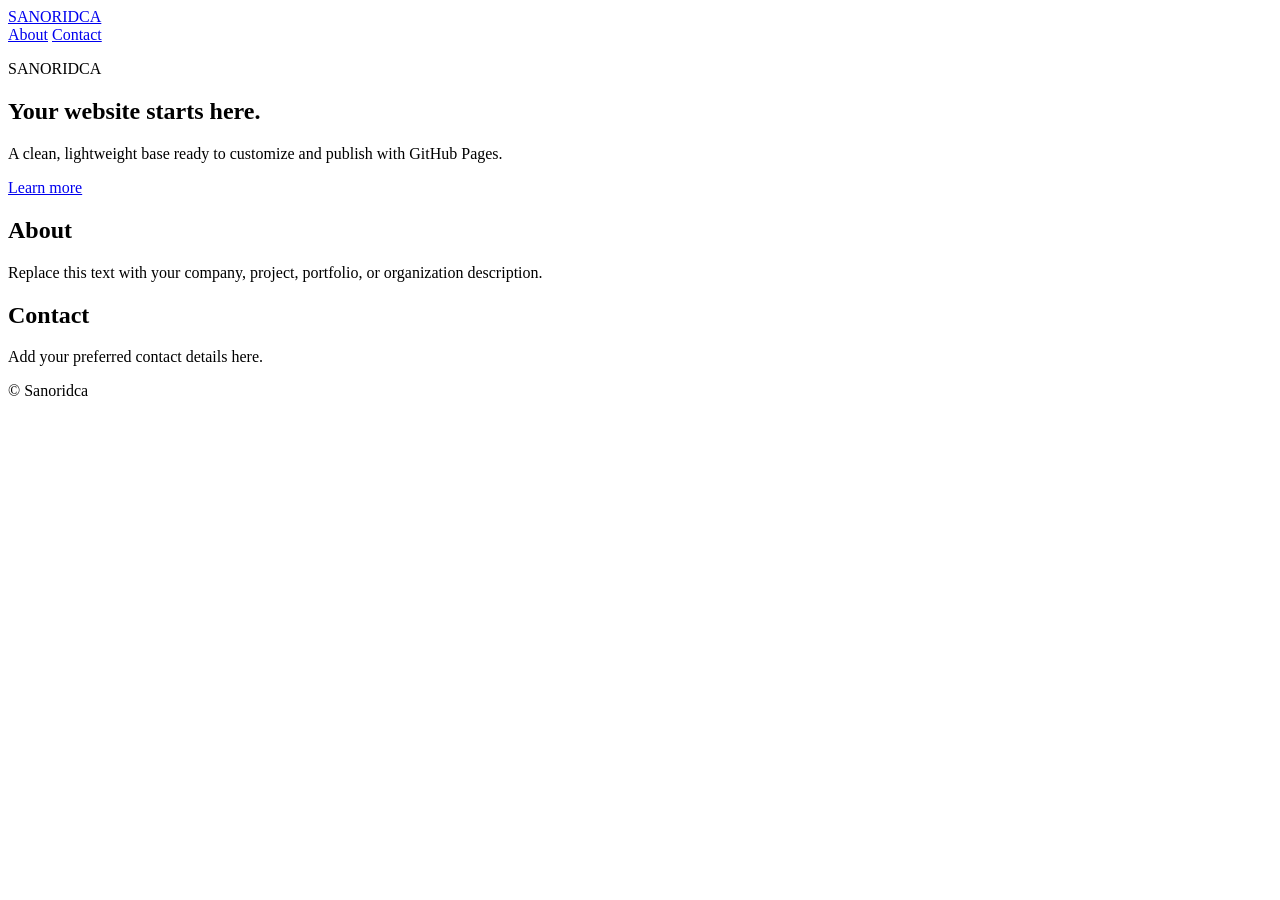
==== src/pages/index.html @ 47397297 "Add files via upload" ====
<!doctype html>
<html lang="en">
<head>
  <meta charset="utf-8">
  <meta name="viewport" content="width=device-width, initial-scale=1">
  <meta name="description" content="Sanoridca">
  <title>Sanoridca</title>
  <link rel="stylesheet" href="assets/css/style.css">
  <link rel="icon" href="assets/images/favicon.svg" type="image/svg+xml">
</head>
<body>
  <header class="site-header">
    <a class="brand" href="/">SANORIDCA</a>
    <nav aria-label="Main navigation">
      <a href="#about">About</a>
      <a href="#contact">Contact</a>
    </nav>
  </header>

  <main>
    <section class="hero">
      <p class="eyebrow">SANORIDCA</p>
      <h1>Your website starts here.</h1>
      <p class="lead">A clean, lightweight base ready to customize and publish with GitHub Pages.</p>
      <a class="button" href="#about">Learn more</a>
    </section>

    <section id="about" class="section">
      <h2>About</h2>
      <p>Replace this text with your company, project, portfolio, or organization description.</p>
    </section>

    <section id="contact" class="section">
      <h2>Contact</h2>
      <p>Add your preferred contact details here.</p>
    </section>
  </main>

  <footer>
    <span>&copy; <span id="year"></span> Sanoridca</span>
  </footer>

  <script src="assets/js/main.js"></script>
</body>
</html>
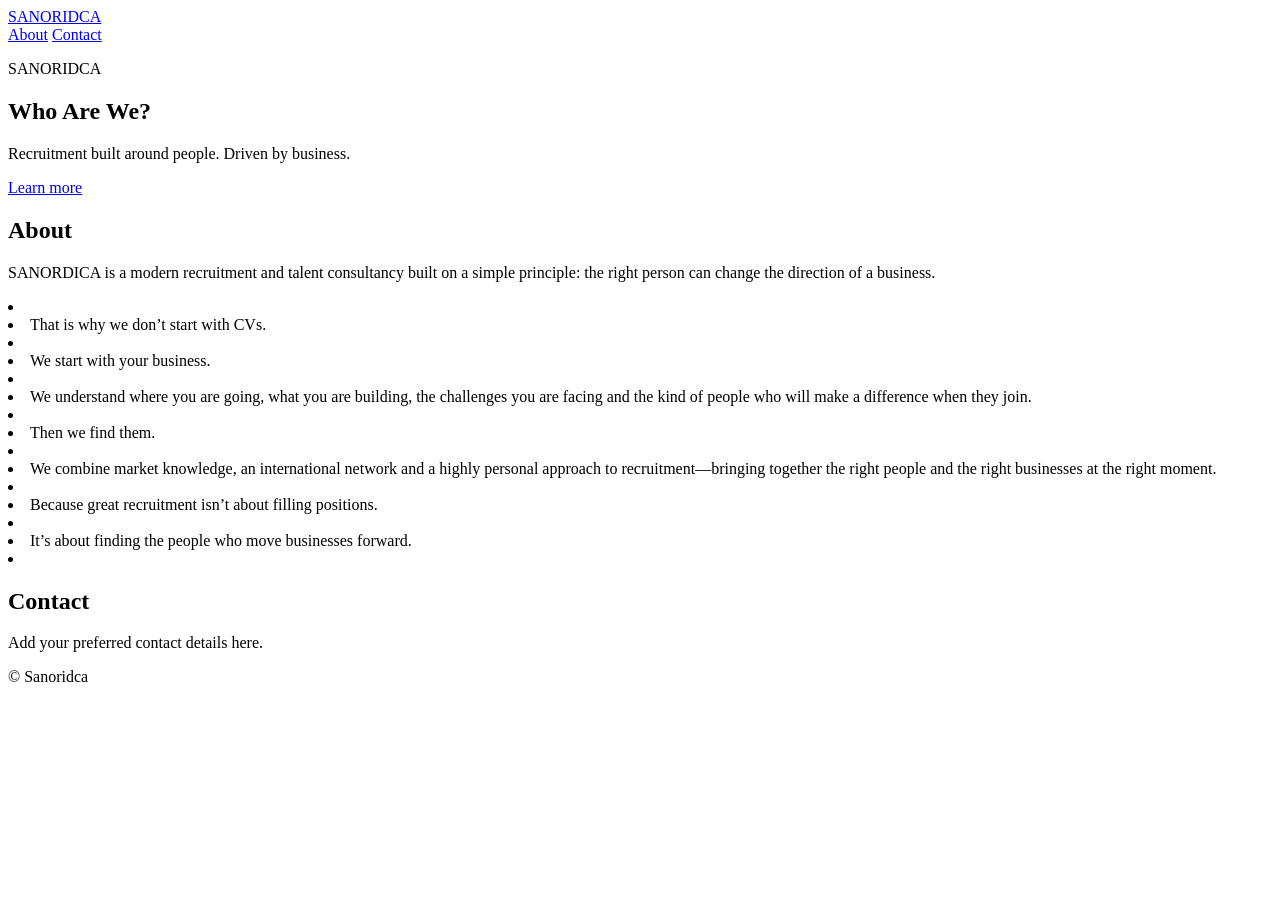
==== commit a67df841: "Revise hero and about section content Updated the hero section and about section content to reflect " ====
--- a/src/pages/index.html
+++ b/src/pages/index.html
@@ -20,14 +20,21 @@
   <main>
     <section class="hero">
       <p class="eyebrow">SANORIDCA</p>
-      <h1>Your website starts here.</h1>
-      <p class="lead">A clean, lightweight base ready to customize and publish with GitHub Pages.</p>
+      <h1>Who Are We?</h1>
+      <p class="lead">Recruitment built around people. Driven by business.</p>
       <a class="button" href="#about">Learn more</a>
     </section>
 
     <section id="about" class="section">
       <h2>About</h2>
-      <p>Replace this text with your company, project, portfolio, or organization description.</p>
+      <p>SANORDICA is a modern recruitment and talent consultancy built on a simple principle: the right person can change the direction of a business. <li> 
+        <li>That is why we don’t start with CVs. <li> 
+        <li>We start with your business. <li> 
+        <li>We understand where you are going, what you are building, the challenges you are facing and the kind of people who will make a difference when they join.<li> 
+        <li>Then we find them. <li> 
+        <li>We combine market knowledge, an international network and a highly personal approach to recruitment—bringing together the right people and the right businesses at the right moment.<li> 
+        <li>Because great recruitment isn’t about filling positions.<li> 
+        <li> It’s about finding the people who move businesses forward.<li> </p>
     </section>
 
     <section id="contact" class="section">
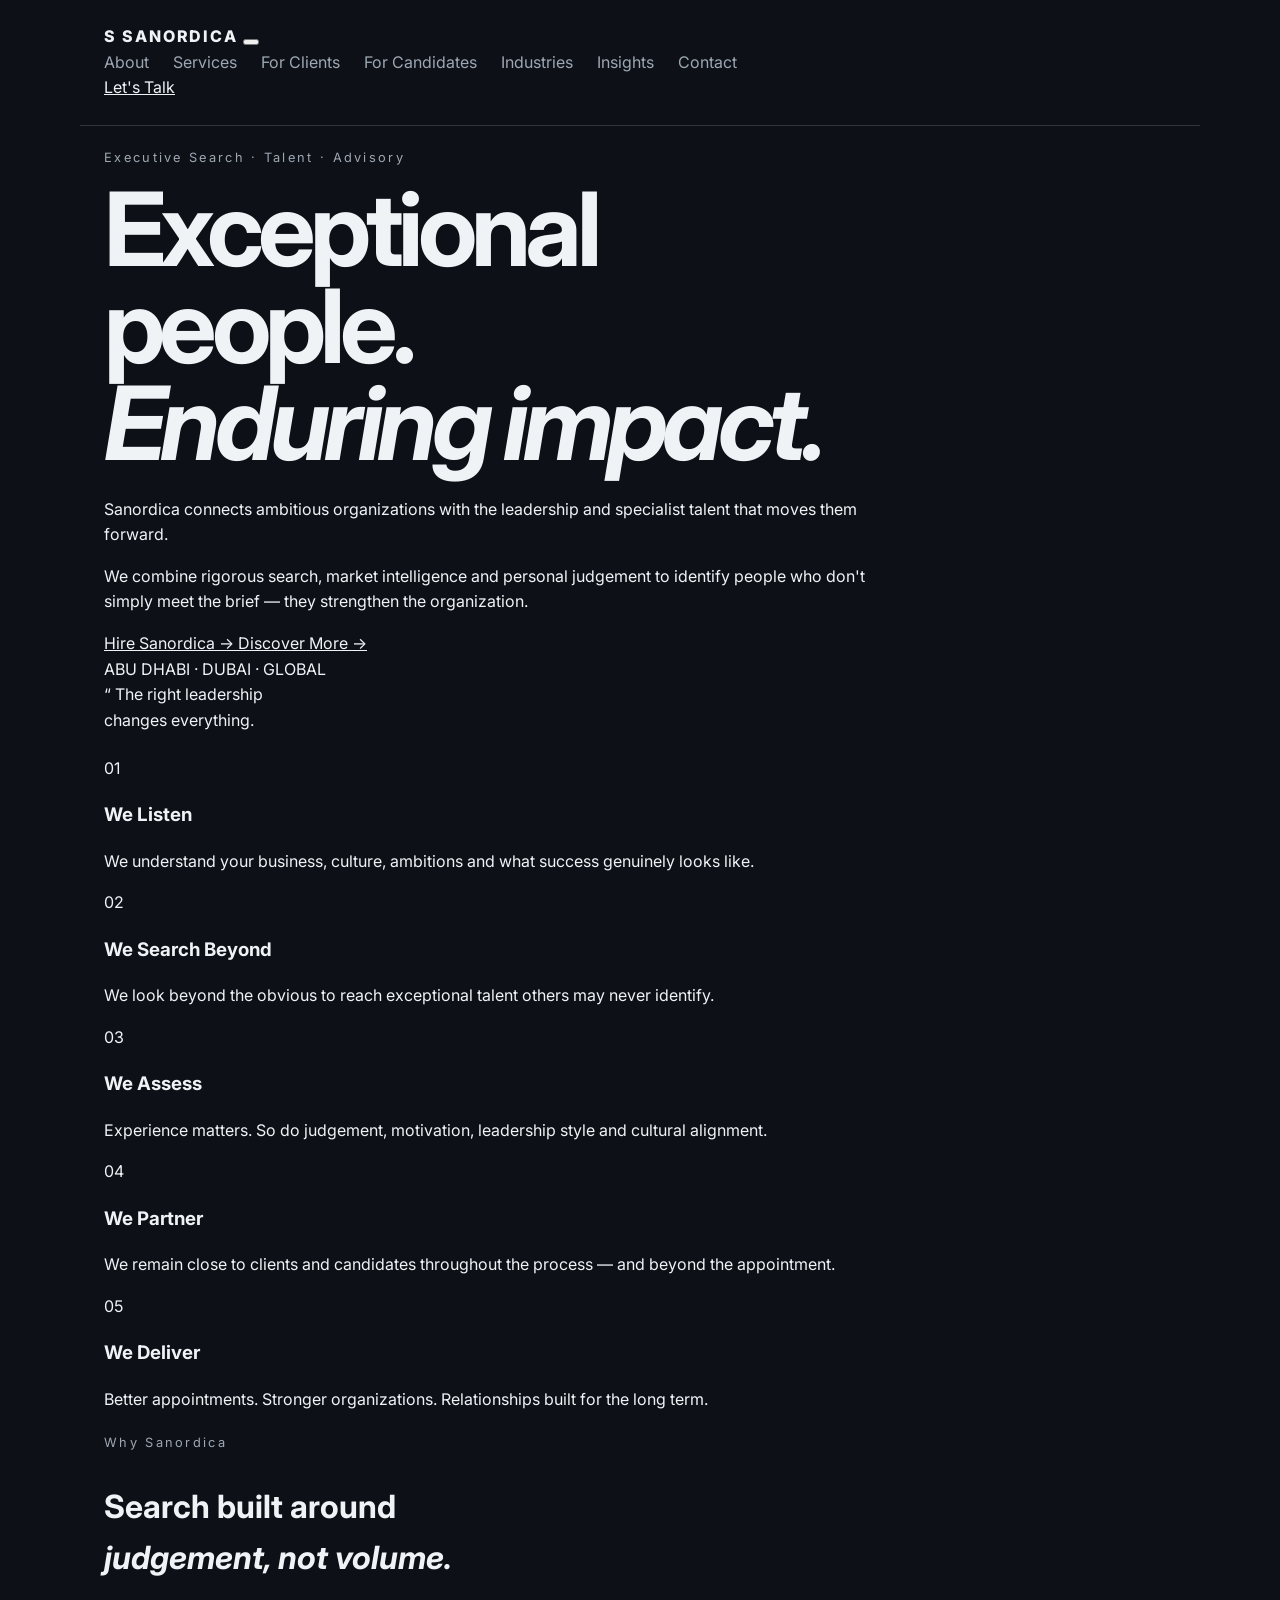
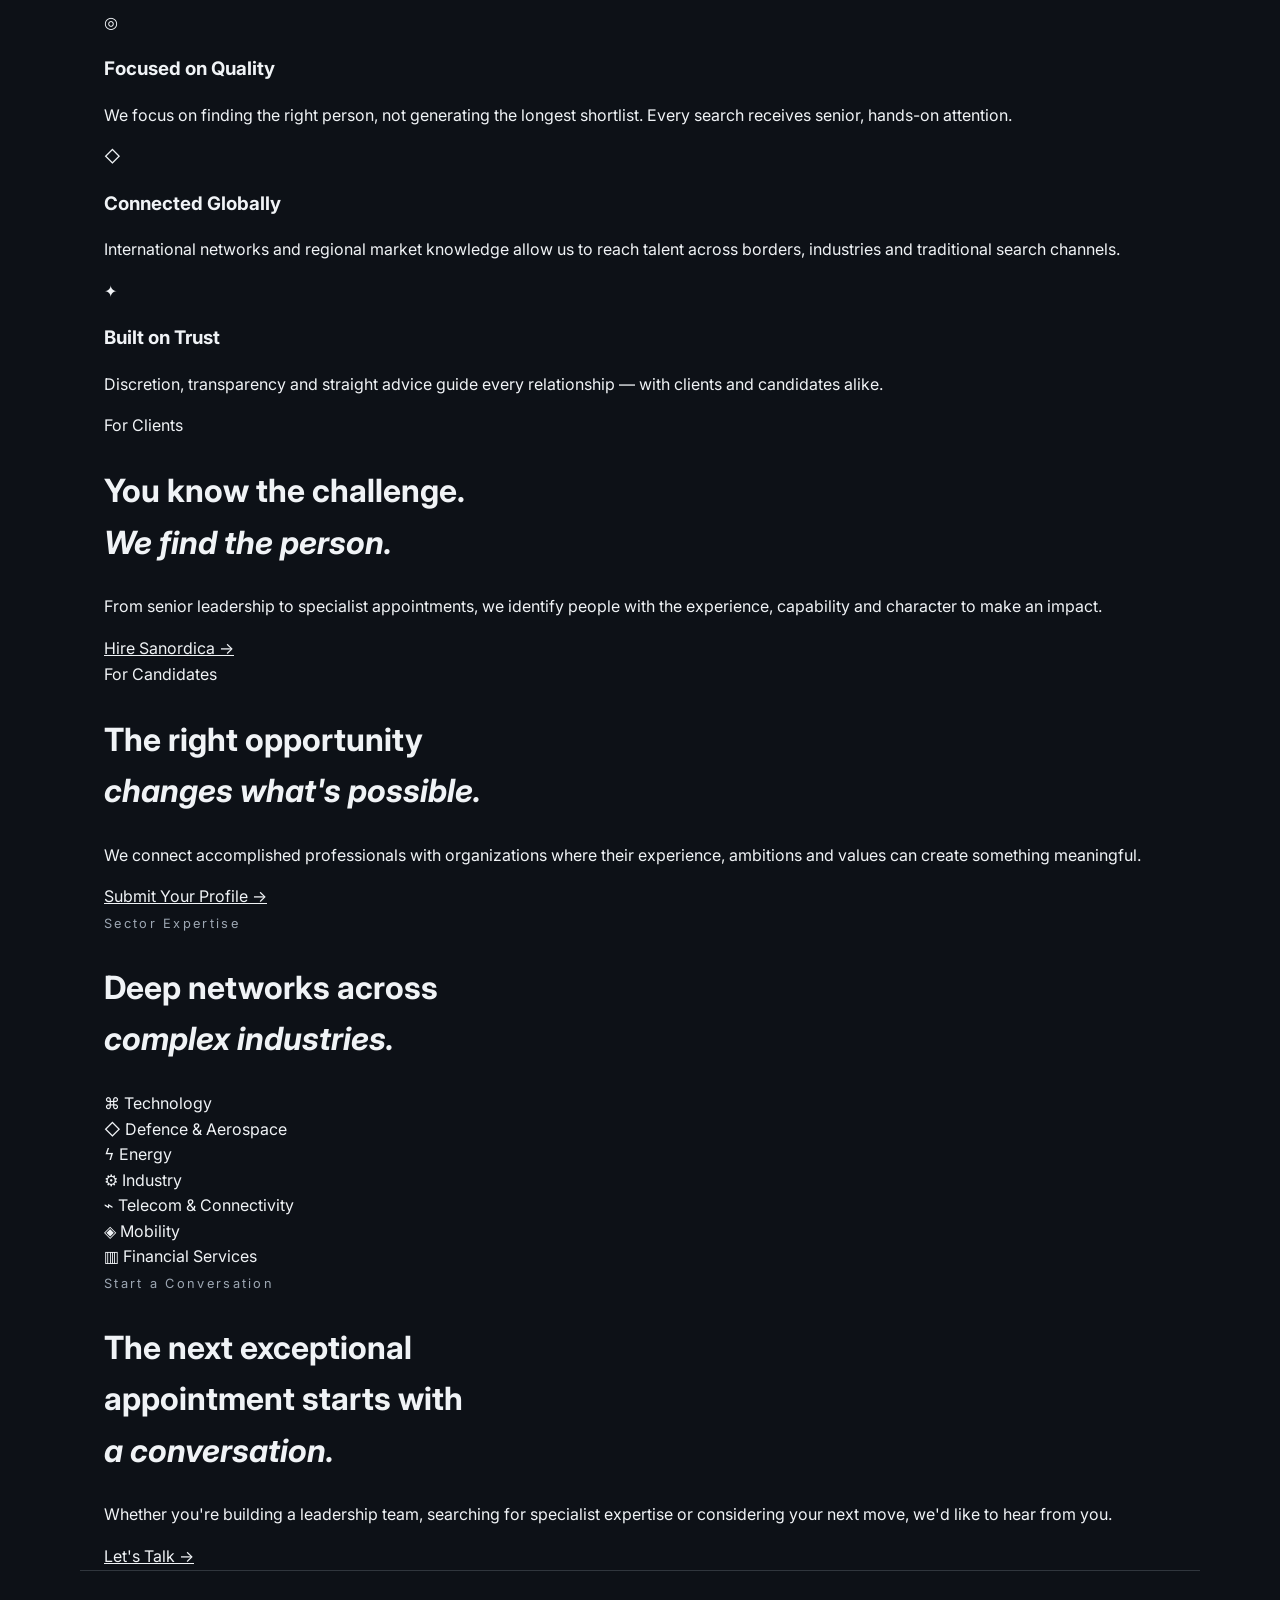
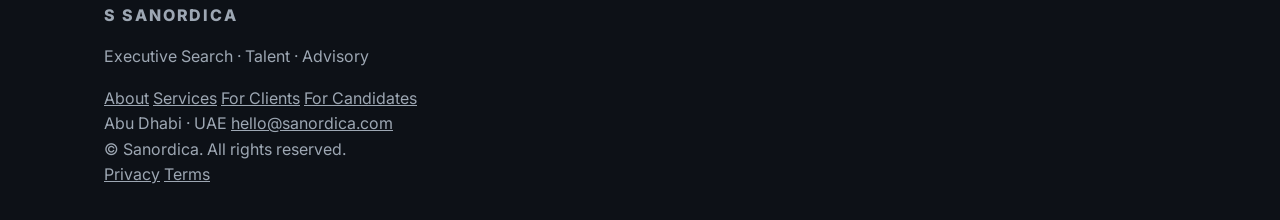
==== commit 8a94c36c: "Homepage V1 Updated the HTML structure and content for the index page, enhancing the meta tags, navi" ====
--- a/src/pages/index.html
+++ b/src/pages/index.html
@@ -1,52 +1,476 @@
-<!doctype html>
+<!DOCTYPE html>
 <html lang="en">
 <head>
-  <meta charset="utf-8">
-  <meta name="viewport" content="width=device-width, initial-scale=1">
-  <meta name="description" content="Sanoridca">
-  <title>Sanoridca</title>
-  <link rel="stylesheet" href="assets/css/style.css">
-  <link rel="icon" href="assets/images/favicon.svg" type="image/svg+xml">
+  <meta charset="UTF-8" />
+  <meta name="viewport" content="width=device-width, initial-scale=1.0" />
+
+  <title>Sanordica | Executive Search & Talent Advisory</title>
+  <meta
+    name="description"
+    content="Sanordica connects ambitious organizations with exceptional leadership and specialist talent."
+  />
+
+  <!-- Google Fonts -->
+  <link rel="preconnect" href="https://fonts.googleapis.com">
+  <link rel="preconnect" href="https://fonts.gstatic.com" crossorigin>
+  <link
+    href="https://fonts.googleapis.com/css2?family=Inter:wght@300;400;500;600&family=Playfair+Display:ital,wght@0,400;0,600;0,700;1,400;1,600&display=swap"
+    rel="stylesheet"
+  />
+
+  <link rel="stylesheet" href="assets/css/style.css" />
 </head>
+
 <body>
+
+  <!-- =========================================================
+       NAVIGATION
+  ========================================================== -->
   <header class="site-header">
-    <a class="brand" href="/">SANORIDCA</a>
-    <nav aria-label="Main navigation">
-      <a href="#about">About</a>
-      <a href="#contact">Contact</a>
-    </nav>
+    <div class="container nav-wrap">
+
+      <a href="#" class="brand" aria-label="Sanordica home">
+        <span class="brand-mark">S</span>
+        <span class="brand-name">SANORDICA</span>
+      </a>
+
+      <button class="menu-toggle" aria-label="Open navigation">
+        <span></span>
+        <span></span>
+      </button>
+
+      <nav class="main-nav">
+        <a href="#about">About</a>
+        <a href="#services">Services</a>
+        <a href="#clients">For Clients</a>
+        <a href="#candidates">For Candidates</a>
+        <a href="#industries">Industries</a>
+        <a href="#insights">Insights</a>
+        <a href="#contact">Contact</a>
+      </nav>
+
+      <a href="#contact" class="nav-cta">Let's Talk</a>
+
+    </div>
   </header>
 
+
   <main>
+
+    <!-- =========================================================
+         HERO
+    ========================================================== -->
     <section class="hero">
-      <p class="eyebrow">SANORIDCA</p>
-      <h1>Who Are We?</h1>
-      <p class="lead">Recruitment built around people. Driven by business.</p>
-      <a class="button" href="#about">Learn more</a>
-    </section>
-
-    <section id="about" class="section">
-      <h2>About</h2>
-      <p>SANORDICA is a modern recruitment and talent consultancy built on a simple principle: the right person can change the direction of a business. <li> 
-        <li>That is why we don’t start with CVs. <li> 
-        <li>We start with your business. <li> 
-        <li>We understand where you are going, what you are building, the challenges you are facing and the kind of people who will make a difference when they join.<li> 
-        <li>Then we find them. <li> 
-        <li>We combine market knowledge, an international network and a highly personal approach to recruitment—bringing together the right people and the right businesses at the right moment.<li> 
-        <li>Because great recruitment isn’t about filling positions.<li> 
-        <li> It’s about finding the people who move businesses forward.<li> </p>
-    </section>
-
-    <section id="contact" class="section">
-      <h2>Contact</h2>
-      <p>Add your preferred contact details here.</p>
-    </section>
+
+      <div class="container hero-grid">
+
+        <div class="hero-copy">
+
+          <div class="eyebrow">Executive Search · Talent · Advisory</div>
+
+          <h1>
+            Exceptional people.<br>
+            <em>Enduring impact.</em>
+          </h1>
+
+          <div class="gold-line"></div>
+
+          <p class="hero-lead">
+            Sanordica connects ambitious organizations with the
+            leadership and specialist talent that moves them forward.
+          </p>
+
+          <p class="hero-text">
+            We combine rigorous search, market intelligence and
+            personal judgement to identify people who don't simply
+            meet the brief — they strengthen the organization.
+          </p>
+
+          <div class="hero-actions">
+            <a href="#clients" class="btn btn-primary">
+              Hire Sanordica
+              <span>→</span>
+            </a>
+
+            <a href="#about" class="btn btn-secondary">
+              Discover More
+              <span>→</span>
+            </a>
+          </div>
+
+        </div>
+
+
+        <!-- Replace this visual later with final photography -->
+        <div class="hero-visual">
+
+          <div class="hero-visual-overlay"></div>
+
+          <div class="visual-frame">
+
+            <div class="visual-label">
+              ABU DHABI · DUBAI · GLOBAL
+            </div>
+
+            <div class="visual-quote">
+              <span>“</span>
+              The right leadership<br>
+              changes everything.
+            </div>
+
+          </div>
+
+        </div>
+
+      </div>
+
+    </section>
+
+
+    <!-- =========================================================
+         HOW WE WORK
+    ========================================================== -->
+    <section class="process">
+
+      <div class="container process-grid">
+
+        <article class="process-item">
+          <div class="process-number">01</div>
+          <div>
+            <h3>We Listen</h3>
+            <p>
+              We understand your business, culture, ambitions
+              and what success genuinely looks like.
+            </p>
+          </div>
+        </article>
+
+        <article class="process-item">
+          <div class="process-number">02</div>
+          <div>
+            <h3>We Search Beyond</h3>
+            <p>
+              We look beyond the obvious to reach exceptional
+              talent others may never identify.
+            </p>
+          </div>
+        </article>
+
+        <article class="process-item">
+          <div class="process-number">03</div>
+          <div>
+            <h3>We Assess</h3>
+            <p>
+              Experience matters. So do judgement, motivation,
+              leadership style and cultural alignment.
+            </p>
+          </div>
+        </article>
+
+        <article class="process-item">
+          <div class="process-number">04</div>
+          <div>
+            <h3>We Partner</h3>
+            <p>
+              We remain close to clients and candidates throughout
+              the process — and beyond the appointment.
+            </p>
+          </div>
+        </article>
+
+        <article class="process-item">
+          <div class="process-number">05</div>
+          <div>
+            <h3>We Deliver</h3>
+            <p>
+              Better appointments. Stronger organizations.
+              Relationships built for the long term.
+            </p>
+          </div>
+        </article>
+
+      </div>
+
+    </section>
+
+
+    <!-- =========================================================
+         ABOUT / DIFFERENTIATORS
+    ========================================================== -->
+    <section class="why-sanordica" id="about">
+
+      <div class="container">
+
+        <div class="section-intro">
+          <span class="eyebrow">Why Sanordica</span>
+
+          <h2>
+            Search built around<br>
+            <em>judgement, not volume.</em>
+          </h2>
+        </div>
+
+
+        <div class="values-grid">
+
+          <article class="value-card">
+            <div class="value-icon">◎</div>
+
+            <h3>Focused on Quality</h3>
+
+            <p>
+              We focus on finding the right person, not generating
+              the longest shortlist. Every search receives senior,
+              hands-on attention.
+            </p>
+          </article>
+
+
+          <article class="value-card">
+            <div class="value-icon">◇</div>
+
+            <h3>Connected Globally</h3>
+
+            <p>
+              International networks and regional market knowledge
+              allow us to reach talent across borders, industries
+              and traditional search channels.
+            </p>
+          </article>
+
+
+          <article class="value-card">
+            <div class="value-icon">✦</div>
+
+            <h3>Built on Trust</h3>
+
+            <p>
+              Discretion, transparency and straight advice guide
+              every relationship — with clients and candidates alike.
+            </p>
+          </article>
+
+        </div>
+
+      </div>
+
+    </section>
+
+
+    <!-- =========================================================
+         CLIENT / CANDIDATE SPLIT
+    ========================================================== -->
+    <section class="audiences">
+
+      <div class="container audience-grid">
+
+        <!-- CLIENTS -->
+        <article class="audience-card client-card" id="clients">
+
+          <div class="audience-tag">For Clients</div>
+
+          <div class="audience-content">
+
+            <h2>
+              You know the challenge.<br>
+              <em>We find the person.</em>
+            </h2>
+
+            <p>
+              From senior leadership to specialist appointments,
+              we identify people with the experience, capability
+              and character to make an impact.
+            </p>
+
+            <a href="#contact" class="text-link">
+              Hire Sanordica <span>→</span>
+            </a>
+
+          </div>
+
+        </article>
+
+
+        <!-- CANDIDATES -->
+        <article class="audience-card candidate-card" id="candidates">
+
+          <div class="audience-tag">For Candidates</div>
+
+          <div class="audience-content">
+
+            <h2>
+              The right opportunity<br>
+              <em>changes what's possible.</em>
+            </h2>
+
+            <p>
+              We connect accomplished professionals with
+              organizations where their experience, ambitions
+              and values can create something meaningful.
+            </p>
+
+            <a href="#contact" class="text-link">
+              Submit Your Profile <span>→</span>
+            </a>
+
+          </div>
+
+        </article>
+
+      </div>
+
+    </section>
+
+
+    <!-- =========================================================
+         INDUSTRIES
+    ========================================================== -->
+    <section class="industries" id="industries">
+
+      <div class="container">
+
+        <div class="industry-heading">
+          <span class="eyebrow">Sector Expertise</span>
+
+          <h2>
+            Deep networks across<br>
+            <em>complex industries.</em>
+          </h2>
+        </div>
+
+
+        <div class="industry-list">
+
+          <div class="industry">
+            <span class="industry-icon">⌘</span>
+            <span>Technology</span>
+          </div>
+
+          <div class="industry">
+            <span class="industry-icon">◇</span>
+            <span>Defence & Aerospace</span>
+          </div>
+
+          <div class="industry">
+            <span class="industry-icon">ϟ</span>
+            <span>Energy</span>
+          </div>
+
+          <div class="industry">
+            <span class="industry-icon">⚙</span>
+            <span>Industry</span>
+          </div>
+
+          <div class="industry">
+            <span class="industry-icon">⌁</span>
+            <span>Telecom & Connectivity</span>
+          </div>
+
+          <div class="industry">
+            <span class="industry-icon">◈</span>
+            <span>Mobility</span>
+          </div>
+
+          <div class="industry">
+            <span class="industry-icon">▥</span>
+            <span>Financial Services</span>
+          </div>
+
+        </div>
+
+      </div>
+
+    </section>
+
+
+    <!-- =========================================================
+         CLOSING CTA
+    ========================================================== -->
+    <section class="closing" id="contact">
+
+      <div class="container closing-grid">
+
+        <div>
+          <span class="eyebrow eyebrow-light">Start a Conversation</span>
+
+          <h2>
+            The next exceptional<br>
+            appointment starts with<br>
+            <em>a conversation.</em>
+          </h2>
+        </div>
+
+
+        <div class="closing-action">
+
+          <p>
+            Whether you're building a leadership team, searching
+            for specialist expertise or considering your next move,
+            we'd like to hear from you.
+          </p>
+
+          <a href="mailto:hello@sanordica.com" class="btn btn-gold">
+            Let's Talk
+            <span>→</span>
+          </a>
+
+        </div>
+
+      </div>
+
+    </section>
+
   </main>
 
-  <footer>
-    <span>&copy; <span id="year"></span> Sanoridca</span>
+
+  <!-- =========================================================
+       FOOTER
+  ========================================================== -->
+  <footer class="footer">
+
+    <div class="container footer-grid">
+
+      <div class="footer-brand">
+        <div class="brand">
+          <span class="brand-mark">S</span>
+          <span class="brand-name">SANORDICA</span>
+        </div>
+
+        <p>
+          Executive Search · Talent · Advisory
+        </p>
+      </div>
+
+
+      <div class="footer-links">
+        <a href="#about">About</a>
+        <a href="#services">Services</a>
+        <a href="#clients">For Clients</a>
+        <a href="#candidates">For Candidates</a>
+      </div>
+
+
+      <div class="footer-contact">
+        <span>Abu Dhabi · UAE</span>
+        <a href="mailto:hello@sanordica.com">hello@sanordica.com</a>
+      </div>
+
+    </div>
+
+
+    <div class="container footer-bottom">
+      <span>© <span id="year"></span> Sanordica. All rights reserved.</span>
+
+      <div>
+        <a href="#">Privacy</a>
+        <a href="#">Terms</a>
+      </div>
+    </div>
+
   </footer>
 
+
   <script src="assets/js/main.js"></script>
+
 </body>
 </html>
--- a/src/pages/assets/css/style.css
+++ b/src/pages/assets/css/style.css
@@ -0,0 +1,39 @@
+:root {
+  --bg: #0d1117;
+  --surface: #161b22;
+  --text: #f0f3f6;
+  --muted: #9da7b3;
+  --line: #30363d;
+  --accent: #ffffff;
+  font-family: Inter, ui-sans-serif, system-ui, -apple-system, BlinkMacSystemFont, "Segoe UI", sans-serif;
+}
+* { box-sizing: border-box; }
+html { scroll-behavior: smooth; }
+body { margin: 0; background: var(--bg); color: var(--text); line-height: 1.6; }
+a { color: inherit; }
+.site-header {
+  max-width: 1120px; margin: auto; padding: 24px;
+  display: flex; justify-content: space-between; align-items: center;
+  border-bottom: 1px solid var(--line);
+}
+.brand { font-weight: 800; letter-spacing: .12em; text-decoration: none; }
+nav { display: flex; gap: 24px; }
+nav a { color: var(--muted); text-decoration: none; }
+nav a:hover { color: var(--text); }
+main { max-width: 1120px; margin: auto; padding: 0 24px; }
+.hero { min-height: 70vh; display: grid; align-content: center; max-width: 800px; }
+.eyebrow { color: var(--muted); letter-spacing: .18em; font-size: .8rem; }
+h1 { font-size: clamp(3rem, 8vw, 6.5rem); line-height: .95; margin: 12px 0 24px; letter-spacing: -.055em; }
+h2 { font-size: 2rem; }
+.lead { color: var(--muted); font-size: 1.2rem; max-width: 620px; }
+.button {
+  display: inline-block; width: fit-content; margin-top: 18px; padding: 12px 18px;
+  background: var(--accent); color: #0d1117; border-radius: 8px; text-decoration: none; font-weight: 700;
+}
+.section { padding: 80px 0; border-top: 1px solid var(--line); max-width: 760px; }
+.section p { color: var(--muted); }
+footer { max-width: 1120px; margin: auto; padding: 32px 24px; color: var(--muted); border-top: 1px solid var(--line); }
+@media (max-width: 600px) {
+  .site-header { align-items: flex-start; }
+  nav { gap: 14px; }
+}
